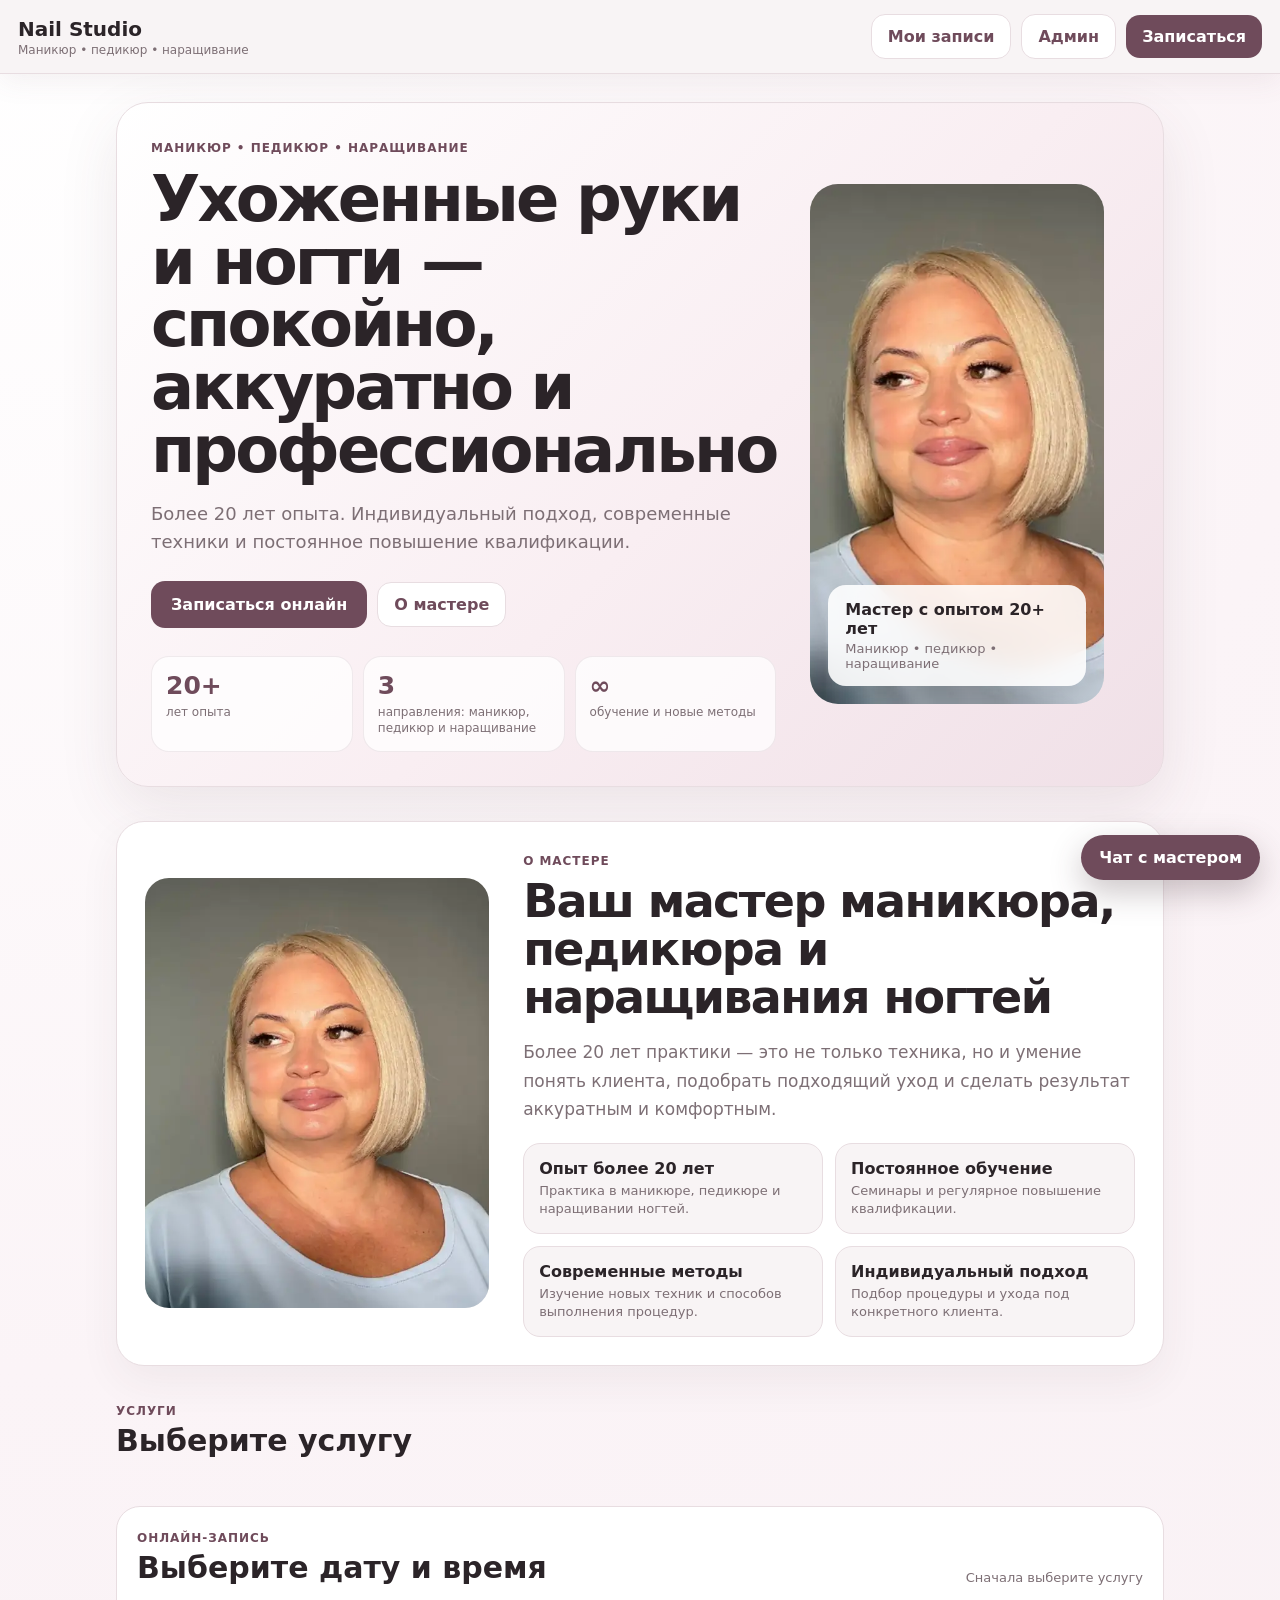
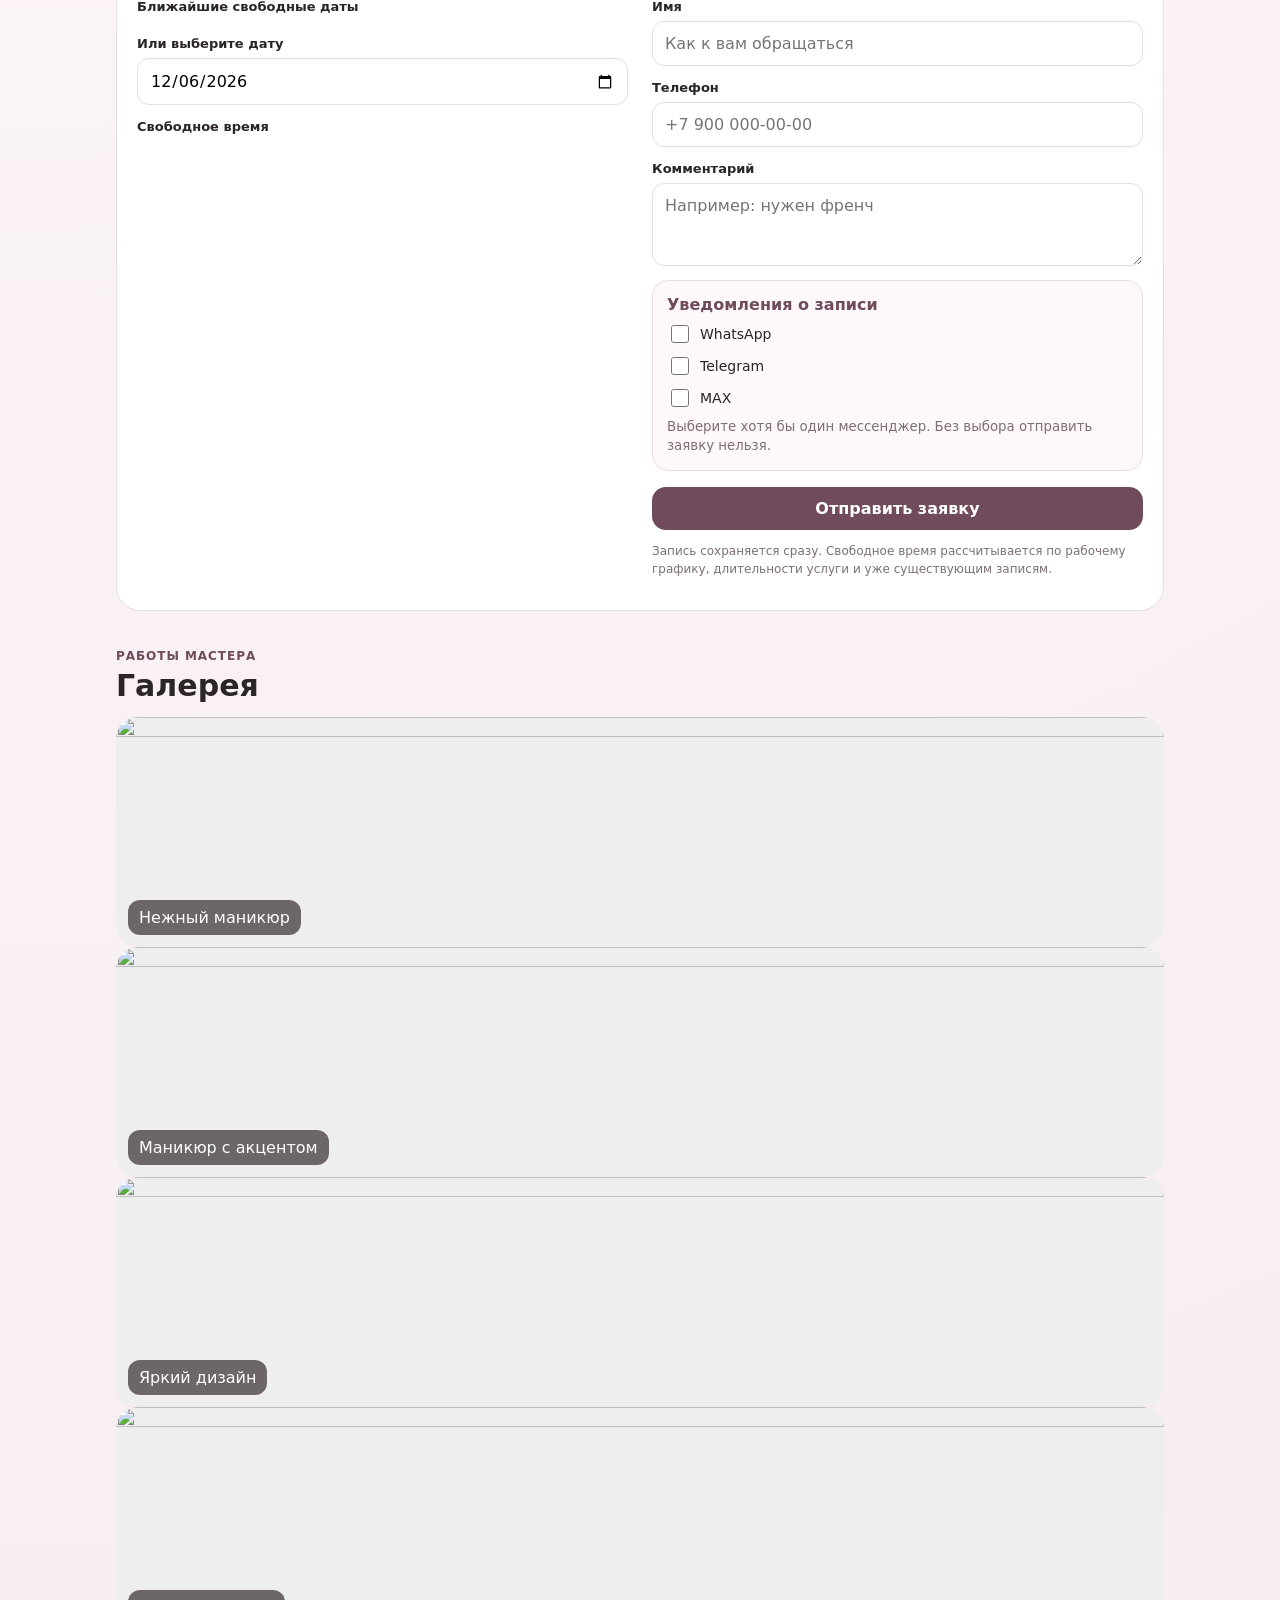
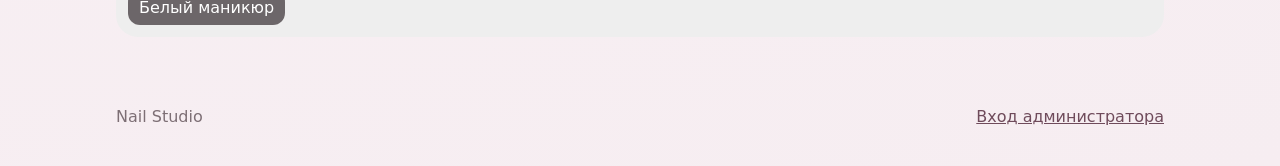
==== index.html @ 1fec0d42 "Fix master visibility and enable pre-booking chat" ====
<!doctype html>
<html lang="ru">
<head>
  <meta charset="utf-8">
  <meta name="viewport" content="width=device-width,initial-scale=1">
  <meta name="theme-color" content="#6f4b5b">
  <meta name="description" content="Онлайн-запись на маникюр и педикюр">
  <title>Nail Studio — онлайн-запись</title>
  <link rel="stylesheet" href="styles.css?v=30">
</head>
<body>
  <header class="topbar">
    <div>
      <div class="brand">Nail Studio</div>
      <div class="sub">Маникюр • педикюр • наращивание</div>
    </div>
    <div class="top-actions">
      <button class="ghost" id="myAppointmentsButton" type="button">Мои записи</button>
      <a class="ghost admin-link" href="admin.html">Админ</a>
      <button class="primary" id="scrollBooking">Записаться</button>
    </div>
  </header>

  <main>
    <section id="promo" class="hero-premium">
      <div class="hero-copy">
        <span class="eyebrow">Маникюр • педикюр • наращивание</span>
        <h1>Ухоженные руки и ногти — спокойно, аккуратно и профессионально</h1>
        <p data-master-info>Более 20 лет опыта. Индивидуальный подход, современные техники и постоянное повышение квалификации.</p>
        <div class="hero-actions">
          <button class="primary hero-cta" id="promoBook">Записаться онлайн</button>
          <a class="ghost" href="#aboutMaster">О мастере</a>
        </div>
        <div class="hero-points" data-master-info>
          <div><strong>20+</strong><span>лет опыта</span></div>
          <div><strong>3</strong><span>направления: маникюр, педикюр и наращивание</span></div>
          <div><strong>∞</strong><span>обучение и новые методы</span></div>
        </div>
      </div>
      <div class="hero-visual" data-master-info>
        <img src="assets/master-photo.svg" alt="Мастер маникюра, педикюра и наращивания ногтей">
        <div class="hero-badge"><strong>Мастер с опытом 20+ лет</strong><span>Маникюр • педикюр • наращивание</span></div>
      </div>
    </section>

    <section id="aboutMaster" class="section about-master">
      <div class="about-photo"><img src="assets/master-photo.svg" alt="Мастер маникюра, педикюра и наращивания ногтей"></div>
      <div class="about-copy">
        <span class="eyebrow">О мастере</span>
        <h2>Ваш мастер маникюра, педикюра и наращивания ногтей</h2>
        <p class="about-lead">Более 20 лет практики — это не только техника, но и умение понять клиента, подобрать подходящий уход и сделать результат аккуратным и комфортным.</p>
        <div class="about-features">
          <div><strong>Опыт более 20 лет</strong><span>Практика в маникюре, педикюре и наращивании ногтей.</span></div>
          <div><strong>Постоянное обучение</strong><span>Семинары и регулярное повышение квалификации.</span></div>
          <div><strong>Современные методы</strong><span>Изучение новых техник и способов выполнения процедур.</span></div>
          <div><strong>Индивидуальный подход</strong><span>Подбор процедуры и ухода под конкретного клиента.</span></div>
        </div>
      </div>
    </section>

    <section class="section">
      <div class="section-head">
        <div>
          <span class="eyebrow">Услуги</span>
          <h2>Выберите услугу</h2>
        </div>
      </div>
      <div id="services" class="service-grid"></div><div id="addonsBlock" class="addons-block hidden"><div class="section-head"><div><span class="eyebrow">Дополнения</span><h2>Что добавить к услуге</h2></div></div><div id="addons" class="addons-grid"></div></div>
    </section>

    <section id="booking" class="section booking">
      <div class="section-head">
        <div>
          <span class="eyebrow">Онлайн-запись</span>
          <h2>Выберите дату и время</h2>
        </div>
        <div id="bookingSummary" class="summary-mini">Сначала выберите услугу</div>
      </div>

      <div class="booking-grid">
        <div>
          <div class="label">Ближайшие свободные даты</div>
          <div id="dateChips" class="date-chips"></div>
          <label class="field">
            <span>Или выберите дату</span>
            <input id="bookingDate" type="date">
          </label>
          <div>
            <div class="label">Свободное время</div>
            <div id="slots" class="slots"></div>
          </div>
        </div>

        <form id="bookingForm" class="booking-form">
          <label class="field">
            <span>Имя</span>
            <input name="name" required placeholder="Как к вам обращаться">
          </label>
          <label class="field">
            <span>Телефон</span>
            <input name="phone" required inputmode="tel" placeholder="+7 900 000-00-00">
          </label>
          <label class="field">
            <span>Комментарий</span>
            <textarea name="comment" rows="3" placeholder="Например: нужен френч"></textarea>
          </label>
          <div class="notify-box">
            <strong>Уведомления о записи</strong>
            <label class="check-row"><input name="notify_whatsapp" type="checkbox"> WhatsApp</label>
            <label class="check-row"><input name="notify_telegram" type="checkbox"> Telegram</label>
            <label class="check-row"><input name="notify_max" type="checkbox"> MAX</label>
            <small>Выберите хотя бы один мессенджер. Без выбора отправить заявку нельзя.</small><div id="notifyError" class="auth-message error hidden">Выберите хотя бы один мессенджер для уведомлений.</div>
          </div>
          <button class="primary full" type="submit">Отправить заявку</button>
          <p class="note">Запись сохраняется сразу. Свободное время рассчитывается по рабочему графику, длительности услуги и уже существующим записям.</p>
        </form>
      </div>
    </section>

    <section class="section">
      <div class="section-head">
        <div>
          <span class="eyebrow">Работы мастера</span>
          <h2>Галерея</h2>
        </div>
      </div>
      <div id="gallery" class="gallery-categories">
        <figure class="gallery-photo"><img src="https://images.unsplash.com/photo-1597999709389-e29dc41e218a?auto=format&fit=crop&w=1200&q=82" alt=""><figcaption>Нежный маникюр</figcaption></figure>
        <figure class="gallery-photo"><img src="https://images.unsplash.com/photo-1651742932167-b73eea886242?auto=format&fit=crop&w=1200&q=82" alt=""><figcaption>Маникюр с акцентом</figcaption></figure>
        <figure class="gallery-photo"><img src="https://images.unsplash.com/photo-1753285311550-154917dab783?auto=format&fit=crop&w=1200&q=82" alt=""><figcaption>Яркий дизайн</figcaption></figure>
        <figure class="gallery-photo"><img src="https://images.unsplash.com/photo-1652990337162-fa84a588d843?auto=format&fit=crop&w=1200&q=82" alt=""><figcaption>Белый маникюр</figcaption></figure>
      </div>
    </section>
  </main>

  <footer>
    <span>Nail Studio</span>
    <a href="admin.html">Вход администратора</a>
  </footer>

  <button id="backToTop" class="back-to-top hidden" type="button" aria-label="Наверх">↑</button>
  <button id="clientChatButton" class="client-chat-fab" type="button">Чат с мастером</button>

  <div id="clientChatPanel" class="client-chat-panel hidden">
    <div class="client-chat-head">
      <div><strong>Чат с мастером</strong><small id="clientChatMeta"></small></div>
      <button id="clientChatClose" class="small" type="button">×</button>
    </div>
    <form id="guestChatStartForm" class="chat-start hidden">
      <p>Можно написать мастеру даже до записи.</p>
      <input id="guestChatName" placeholder="Ваше имя" maxlength="100" required>
      <input id="guestChatPhone" placeholder="+7 900 000-00-00" inputmode="tel" required>
      <button class="primary" type="submit">Начать чат</button>
      <div id="guestChatStartMessage" class="auth-message"></div>
    </form>
    <div id="clientChatMessages" class="chat-messages"></div>
    <form id="clientChatForm" class="chat-compose">
      <textarea id="clientChatInput" rows="2" maxlength="2000" placeholder="Напишите сообщение мастеру"></textarea>
      <button class="primary" type="submit">Отправить</button>
    </form>
  </div>

  <div id="myAppointmentsModal" class="modal hidden">
    <div class="modal-card my-appointments-modal">
      <button id="closeMyAppointments" class="close" type="button">×</button>
      <span class="eyebrow">Личный раздел</span>
      <h3>Мои записи</h3>
      <p class="muted-copy">Здесь сохраняются записи, созданные на этом устройстве, включая отменённые и перенесённые.</p>
      <div id="myAppointmentsList"></div>
    </div>
  </div>

  <div id="galleryLightbox" class="lightbox hidden">
    <button id="lightboxClose" class="lightbox-close" aria-label="Закрыть">×</button>
    <button id="lightboxPrev" class="lightbox-nav lightbox-prev" aria-label="Предыдущее фото">‹</button>
    <div class="lightbox-stage">
      <img id="lightboxImage" src="" alt="">
      <div id="lightboxCaption" class="lightbox-caption"></div>
      <div id="lightboxCounter" class="lightbox-counter"></div>
    </div>
    <button id="lightboxNext" class="lightbox-nav lightbox-next" aria-label="Следующее фото">›</button>
  </div>

  <div id="modal" class="modal hidden">
    <div class="modal-card">
      <button id="closeModal" class="close">×</button>
      <h3>Заявка отправлена</h3>
      <p id="modalText"></p>
      <button class="primary full" id="modalOk">Готово</button>
    </div>
  </div>

  <script src="app.js?v=30"></script>
</body>
</html>
---- styles.css ----
:root{--bg:#f8f4f5;--card:#fff;--ink:#2b2428;--muted:#7d6f75;--accent:#6f4b5b;--accent2:#eadde2;--line:#e8dde1;--danger:#a33f4e;--shadow:0 16px 42px rgba(73,49,59,.12)}
*{box-sizing:border-box}body{margin:0;font-family:Inter,system-ui,-apple-system,BlinkMacSystemFont,"Segoe UI",sans-serif;background:var(--bg);color:var(--ink)}
button,input,textarea{font:inherit}.topbar{position:sticky;top:0;z-index:20;display:flex;justify-content:space-between;align-items:center;padding:14px 18px;background:rgba(248,244,245,.92);backdrop-filter:blur(10px);border-bottom:1px solid var(--line)}
.brand{font-size:20px;font-weight:900}.sub{font-size:12px;color:var(--muted);margin-top:2px}.ghost,.primary{border:0;border-radius:14px;padding:12px 16px;font-weight:800;cursor:pointer}.ghost{background:#fff;color:var(--accent);border:1px solid var(--line);text-decoration:none}.primary{background:var(--accent);color:#fff}.full{width:100%}
main{max-width:1080px;margin:0 auto;padding:20px 16px 70px}.promo{display:grid;grid-template-columns:1.4fr .6fr;gap:18px;background:linear-gradient(135deg,#fff,#f1e6ea);border:1px solid var(--line);border-radius:28px;padding:28px}.promo h1{font-size:clamp(34px,7vw,62px);line-height:1;margin:10px 0 14px;max-width:780px}.promo p{color:var(--muted);max-width:690px}.pill,.eyebrow{display:inline-block;font-size:12px;font-weight:900;text-transform:uppercase;letter-spacing:.08em;color:var(--accent)}.promo-card{display:flex;flex-direction:column;justify-content:center;background:#fff;border:1px solid var(--line);border-radius:22px;padding:24px;box-shadow:var(--shadow)}.promo-card strong{font-size:52px}.promo-card span{font-size:20px;font-weight:800}.promo-card small{margin-top:12px;color:var(--muted);line-height:1.4}
.section{margin-top:34px}.section-head{display:flex;justify-content:space-between;align-items:end;gap:16px;margin-bottom:14px}.section h2{margin:4px 0 0;font-size:30px}.service-grid{display:grid;grid-template-columns:repeat(3,1fr);gap:14px}.service{background:#fff;border:1px solid var(--line);border-radius:20px;padding:18px;cursor:pointer;transition:.18s}.service:hover{transform:translateY(-2px);box-shadow:var(--shadow)}.service.active{outline:2px solid var(--accent)}.service h3{margin:0 0 8px}.service-meta{display:flex;justify-content:space-between;color:var(--muted);font-size:14px}.service-price{margin-top:18px;font-size:22px;font-weight:900;color:var(--accent)}
.booking{background:#fff;border:1px solid var(--line);border-radius:24px;padding:20px}.summary-mini{color:var(--muted);font-size:13px;text-align:right}.booking-grid{display:grid;grid-template-columns:1fr 1fr;gap:24px}.field{display:grid;gap:7px;margin-bottom:14px}.field span,.label{font-size:13px;font-weight:800}.field input,.field textarea{width:100%;padding:13px 14px;border:1px solid var(--line);border-radius:13px;background:#fff;outline:none}.slots{display:flex;flex-wrap:wrap;gap:9px;margin-top:8px}.slot{border:1px solid var(--line);background:#fff;border-radius:12px;padding:10px 13px;cursor:pointer}.slot.active{background:var(--accent);color:#fff;border-color:var(--accent)}.slot.busy{opacity:.35;text-decoration:line-through;cursor:not-allowed}.note{font-size:12px;color:var(--muted);line-height:1.5}.gallery{display:grid;grid-template-columns:repeat(4,1fr);gap:12px}.gallery-card{min-height:220px;border-radius:20px;display:flex;align-items:end;padding:16px;color:#fff;font-weight:900}.g1{background:linear-gradient(145deg,#ba899c,#6f4b5b)}.g2{background:linear-gradient(145deg,#dbc7cf,#8a6675)}.g3{background:linear-gradient(145deg,#8b6a78,#4f3b44)}.g4{background:linear-gradient(145deg,#c59caf,#7c5868)}
footer{max-width:1080px;margin:0 auto;padding:0 16px 40px;display:flex;justify-content:space-between;color:var(--muted)}footer a{color:var(--accent)}
.modal{position:fixed;inset:0;background:rgba(32,24,28,.45);display:flex;align-items:center;justify-content:center;padding:16px;z-index:50}.modal-card{position:relative;width:min(430px,100%);background:#fff;border-radius:22px;padding:22px;box-shadow:var(--shadow)}.close{position:absolute;right:12px;top:12px;border:0;background:#f3ecef;border-radius:10px;width:34px;height:34px;font-size:20px}.hidden{display:none!important}
.admin-shell{max-width:1180px;margin:0 auto;padding:20px 16px 60px}.admin-grid{display:grid;grid-template-columns:220px 1fr;gap:20px}.admin-nav{background:#fff;border:1px solid var(--line);border-radius:20px;padding:10px;height:max-content}.admin-nav button{width:100%;text-align:left;border:0;background:transparent;padding:11px 12px;border-radius:10px;cursor:pointer}.admin-nav button.active{background:var(--accent2);color:var(--accent);font-weight:800}.admin-content{background:#fff;border:1px solid var(--line);border-radius:20px;padding:20px}.admin-warning{background:#fff3cd;border:1px solid #f2d48b;border-radius:14px;padding:14px;line-height:1.5}.cards{display:grid;grid-template-columns:repeat(3,1fr);gap:12px}.stat{background:var(--bg);border-radius:16px;padding:16px}.stat strong{display:block;font-size:28px;margin-top:4px}.admin-table{width:100%;border-collapse:collapse;margin-top:14px}.admin-table th,.admin-table td{text-align:left;padding:11px;border-bottom:1px solid var(--line);font-size:14px}.admin-actions{display:flex;gap:8px;flex-wrap:wrap}.small{padding:8px 10px;border-radius:10px;border:1px solid var(--line);background:#fff;cursor:pointer}.danger{color:var(--danger)}.toggle-row{display:flex;justify-content:space-between;align-items:center;padding:12px 0;border-bottom:1px solid var(--line)}
@media(max-width:780px){.promo,.booking-grid,.admin-grid{grid-template-columns:1fr}.service-grid{grid-template-columns:1fr 1fr}.gallery{grid-template-columns:1fr 1fr}.admin-nav{display:flex;overflow:auto}.admin-nav button{white-space:nowrap;width:auto}.cards{grid-template-columns:1fr}}
@media(max-width:480px){.service-grid{grid-template-columns:1fr}.promo{padding:20px}.gallery-card{min-height:160px}.section-head{align-items:start;flex-direction:column}.summary-mini{text-align:left}}
.admin-top-actions{display:flex;gap:8px;align-items:center}
.auth-card{max-width:520px;margin:40px auto;background:#fff;border:1px solid var(--line);border-radius:22px;padding:24px;box-shadow:var(--shadow)}
.auth-card h1{margin:6px 0 10px;font-size:30px}.muted-copy{color:var(--muted);line-height:1.5}
.auth-actions{display:flex;gap:10px;flex-wrap:wrap;margin-top:8px}.auth-message{margin-top:14px;min-height:22px;font-size:14px;color:var(--muted)}
.auth-message.error{color:var(--danger)}.auth-message.success{color:#2f6b3a}

.section-head-admin{display:flex;justify-content:space-between;gap:16px;align-items:flex-start;margin-bottom:16px}
.section-head-admin h2{margin:0 0 6px}.section-head-admin p{margin:0;color:var(--muted)}
.editor-card{background:var(--bg);border:1px solid var(--line);border-radius:16px;padding:16px;margin:14px 0}
.editor-card h3{margin-top:0}.form-grid{display:grid;grid-template-columns:1fr 1fr;gap:12px}
.check-row{display:flex;align-items:center;gap:8px;font-size:14px}.check-row input{width:18px;height:18px}
.schedule-editor{display:grid;gap:10px}.schedule-edit-row{display:grid;grid-template-columns:minmax(170px,1fr) auto auto;gap:12px;align-items:center;padding:12px 0;border-bottom:1px solid var(--line)}
.time-pair{display:flex;align-items:center;gap:8px}.time-pair input{padding:9px 10px;border:1px solid var(--line);border-radius:10px;background:#fff}
@media(max-width:700px){.section-head-admin{flex-direction:column}.form-grid{grid-template-columns:1fr}.schedule-edit-row{grid-template-columns:1fr}.time-pair{justify-content:flex-start}}

.top-actions{display:flex;gap:10px;align-items:center}
.admin-link{display:inline-flex;align-items:center;justify-content:center}
@media(max-width:520px){.top-actions{gap:6px}.top-actions .ghost,.top-actions .primary{padding:10px 12px}}

body{background:radial-gradient(circle at top left,#fff 0,#fbf4f7 38%,#f6edf1 100%)}
.topbar{box-shadow:0 8px 28px rgba(111,75,91,.08)}
.promo{background-size:cover;background-position:center;overflow:hidden}
.service{padding:0;overflow:hidden}.service-img{width:100%;height:180px;object-fit:cover;display:block}.service-body{padding:18px}.service-desc{color:var(--muted);min-height:38px;font-size:14px}
.addons-block{margin-top:24px}.addons-grid{display:grid;grid-template-columns:repeat(2,1fr);gap:12px}.addon-card{display:flex;gap:12px;align-items:center;background:#fff;border:1px solid var(--line);border-radius:16px;padding:14px;cursor:pointer}.addon-card input{width:18px;height:18px}.addon-card small{display:block;color:var(--muted);margin-top:3px}
.gallery-photo{margin:0;position:relative;overflow:hidden;border-radius:22px;min-height:230px;background:#eee}.gallery-photo img{width:100%;height:100%;min-height:230px;object-fit:cover;display:block}.gallery-photo figcaption{position:absolute;left:12px;bottom:12px;background:rgba(30,20,25,.62);color:#fff;padding:8px 11px;border-radius:12px}
.field select,.field input,.field textarea{width:100%;padding:12px;border:1px solid var(--line);border-radius:12px;background:#fff}.wide{grid-column:1/-1}
.calendar-toolbar{display:flex;gap:10px;align-items:center;flex-wrap:wrap;margin:12px 0 18px}.calendar-toolbar input{padding:9px 10px;border:1px solid var(--line);border-radius:10px}.view-switch{display:flex;gap:6px}.view-switch .active{background:var(--accent2);color:var(--accent);font-weight:800}
.day-group{margin:18px 0}.appointment-row{display:grid;grid-template-columns:120px 1fr 150px auto;gap:12px;align-items:center;padding:12px;border:1px solid var(--line);border-radius:14px;margin-bottom:8px;background:#fff}.status{display:inline-block;padding:5px 9px;border-radius:999px;font-size:12px;font-weight:800}.status.booked{background:#f1e7ee;color:#6f4b5b}.status.completed{background:#e6f5e9;color:#2f6b3a}.status.cancelled{background:#fbe7ea;color:#a33f4e}.status.no_show{background:#fff2d9;color:#8b5b00}
.empty-state{padding:28px;text-align:center;color:var(--muted);background:var(--bg);border-radius:16px}.management-card{display:flex;justify-content:space-between;gap:18px;padding:14px 0;border-bottom:1px solid var(--line)}.management-card p{margin:5px 0;color:var(--muted)}
.admin-gallery{display:grid;grid-template-columns:repeat(2,1fr);gap:12px}.admin-photo{display:grid;grid-template-columns:110px 1fr auto;gap:12px;align-items:center;border:1px solid var(--line);border-radius:16px;padding:10px}.admin-photo img{width:110px;height:90px;object-fit:cover;border-radius:12px}
@media(max-width:780px){.addons-grid,.admin-gallery{grid-template-columns:1fr}.appointment-row{grid-template-columns:1fr 1fr}.service-img{height:150px}}

.section-gap{margin-top:30px}
.service-admin-title{display:flex;align-items:center;gap:10px}.service-admin-title img{width:48px;height:48px;object-fit:cover;border-radius:10px}
.addons-admin{display:grid;grid-template-columns:repeat(2,1fr);gap:8px;margin:12px 0 16px;padding:12px;background:#fff;border:1px solid var(--line);border-radius:14px}
.primary:disabled,.small:disabled{opacity:.55;cursor:not-allowed}
.editor-card .admin-actions{margin-top:14px}
.admin-content h2{letter-spacing:-.02em}.admin-content h3{color:var(--accent)}

.date-chips{display:flex;gap:8px;overflow:auto;padding:8px 0 14px}.date-chip{min-width:92px;border:1px solid var(--line);background:#fff;border-radius:14px;padding:10px 12px;cursor:pointer;text-align:left}.date-chip:hover{border-color:var(--accent);box-shadow:0 8px 20px rgba(111,75,91,.1)}.date-chip strong,.date-chip small{display:block}.date-chip small{color:var(--muted);margin-top:3px}

.notify-box{display:grid;gap:8px;margin:12px 0 16px;padding:14px;border:1px solid var(--line);border-radius:16px;background:#fff8fb}
.notify-box strong{color:var(--accent)}.notify-box small{color:var(--muted);line-height:1.4}
.success-action{color:#2f6b3a;border-color:#b9dfc1;background:#f3fbf5}
.status.pending{background:#fff2d9;color:#8b5b00}.status.confirmed{background:#e6f5e9;color:#2f6b3a}

.gallery-section{margin-top:28px}.gallery-section:first-child{margin-top:0}
.gallery-section-head{display:flex;justify-content:space-between;align-items:end;margin-bottom:12px}
.gallery-section-head h3{font-size:24px;margin:0}.gallery-section-head span{font-size:13px;color:var(--muted)}
.gallery-section .gallery{grid-template-columns:repeat(3,1fr)}
.gallery-section .gallery-photo{min-height:260px}.gallery-section .gallery-photo img{min-height:260px}
@media(max-width:780px){.gallery-section .gallery{grid-template-columns:1fr 1fr}}
@media(max-width:480px){.gallery-section .gallery{grid-template-columns:1fr}}

.gallery-categories{display:block;width:100%}
.gallery-section{width:100%;margin:34px 0 0}
.gallery-section:first-child{margin-top:0}
.gallery-section .gallery{display:grid;grid-template-columns:repeat(3,minmax(0,1fr));gap:16px;width:100%}
.gallery-section .gallery-photo{width:100%;aspect-ratio:4/5;min-height:0}
.gallery-section .gallery-photo img{width:100%;height:100%;min-height:0;object-fit:cover}
@media(max-width:780px){.gallery-section .gallery{grid-template-columns:repeat(2,minmax(0,1fr))}}
@media(max-width:480px){.gallery-section .gallery{grid-template-columns:1fr}}

.no-scroll{overflow:hidden}
.clickable-photo{cursor:zoom-in}
.lightbox{position:fixed;inset:0;z-index:1000;background:rgba(18,12,15,.94);display:flex;align-items:center;justify-content:center;padding:24px}
.lightbox-stage{position:relative;display:flex;flex-direction:column;align-items:center;justify-content:center;max-width:min(1100px,90vw);max-height:90vh}
.lightbox-stage img{max-width:100%;max-height:78vh;object-fit:contain;border-radius:18px;box-shadow:0 20px 70px rgba(0,0,0,.45)}
.lightbox-caption{margin-top:14px;color:#fff;font-size:16px;text-align:center}
.lightbox-counter{margin-top:6px;color:rgba(255,255,255,.65);font-size:13px}
.lightbox-close,.lightbox-nav{position:absolute;border:0;background:rgba(255,255,255,.12);color:#fff;cursor:pointer;backdrop-filter:blur(8px)}
.lightbox-close{right:22px;top:18px;width:44px;height:44px;border-radius:50%;font-size:30px;line-height:1}
.lightbox-nav{top:50%;transform:translateY(-50%);width:54px;height:74px;border-radius:18px;font-size:46px;line-height:1}
.lightbox-prev{left:22px}.lightbox-next{right:22px}
.lightbox-nav:hover,.lightbox-close:hover{background:rgba(255,255,255,.22)}
@media(max-width:640px){
  .lightbox{padding:12px}
  .lightbox-nav{width:42px;height:60px;font-size:38px}
  .lightbox-prev{left:8px}.lightbox-next{right:8px}
  .lightbox-close{right:10px;top:10px}
  .lightbox-stage img{max-height:72vh}
}

/* ===== Mobile admin layout ===== */
@media(max-width:780px){
  .admin-shell{padding:10px 8px 40px}
  .topbar{padding:10px 12px;gap:10px;align-items:flex-start}
  .topbar .brand{font-size:16px;line-height:1.15}
  .topbar .sub{font-size:11px}
  .admin-top-actions{gap:6px;flex-shrink:0}
  .admin-top-actions .ghost{padding:9px 10px;font-size:13px}

  .admin-grid{display:block}
  .admin-nav{
    position:sticky;top:62px;z-index:15;
    display:flex;gap:6px;overflow-x:auto;overflow-y:hidden;
    padding:8px;margin:0 0 10px;border-radius:14px;
    -webkit-overflow-scrolling:touch;scrollbar-width:none
  }
  .admin-nav::-webkit-scrollbar{display:none}
  .admin-nav button{
    flex:0 0 auto;width:auto;white-space:nowrap;
    padding:10px 12px;border-radius:10px;font-size:14px
  }

  .admin-content{padding:14px;border-radius:16px;overflow:hidden}
  .admin-content h2{font-size:24px;margin-top:0}
  .admin-content h3{font-size:18px}
  .section-head-admin{gap:10px}
  .section-head-admin .primary{width:100%}

  .cards{grid-template-columns:repeat(3,minmax(0,1fr));gap:7px}
  .stat{padding:10px;font-size:11px}
  .stat strong{font-size:20px}

  .admin-table{display:block;overflow-x:auto;white-space:nowrap;-webkit-overflow-scrolling:touch}
  .admin-table th,.admin-table td{padding:9px 8px;font-size:12px}

  .appointment-row{
    grid-template-columns:1fr;
    gap:8px;padding:12px
  }
  .appointment-row>div{min-width:0}
  .appointment-row .admin-actions{width:100%}
  .appointment-row .admin-actions .small{flex:1}

  .calendar-toolbar{display:grid;grid-template-columns:1fr;gap:8px}
  .calendar-toolbar input{width:100%}
  .view-switch{display:grid;grid-template-columns:repeat(3,1fr)}
  .view-switch .small{width:100%;padding:10px 6px}

  .form-grid{grid-template-columns:1fr!important;gap:0}
  .wide{grid-column:auto}
  .editor-card{padding:12px;border-radius:14px}
  .editor-card .admin-actions{display:grid;grid-template-columns:1fr}
  .editor-card .admin-actions .primary,
  .editor-card .admin-actions .small{width:100%}

  .schedule-edit-row{grid-template-columns:1fr;gap:8px;padding:14px 0}
  .time-pair{display:grid;grid-template-columns:1fr auto 1fr;width:100%}
  .time-pair input{width:100%;min-width:0}

  .management-card{display:grid;grid-template-columns:1fr;gap:8px}
  .management-card>div:last-child{display:flex;gap:6px;flex-wrap:wrap}

  .admin-gallery{grid-template-columns:1fr}
  .admin-photo{grid-template-columns:82px 1fr;gap:9px}
  .admin-photo img{width:82px;height:70px}
  .admin-photo .small{grid-column:1/-1;width:100%}

  .service-admin-title img{width:40px;height:40px}
  .addons-admin{grid-template-columns:1fr}
  .toggle-row{gap:12px;align-items:flex-start}
  .auth-card{margin:18px auto;padding:18px;border-radius:18px}
  .auth-card h1{font-size:24px}
  .auth-actions{display:grid;grid-template-columns:1fr}
  .auth-actions .primary,.auth-actions .ghost{width:100%}
}

@media(max-width:430px){
  .topbar .sub{display:none}
  .admin-top-actions .ghost{padding:8px 9px;font-size:12px}
  .admin-nav{top:53px}
  .cards{grid-template-columns:1fr}
  .stat{display:flex;justify-content:space-between;align-items:center}
  .stat strong{margin-top:0}
  .admin-content{padding:11px}
  .admin-table th,.admin-table td{font-size:11px}
}

/* ===== Mini messenger ===== */
.client-chat-fab{position:fixed;right:20px;bottom:20px;z-index:80;border:0;border-radius:999px;padding:13px 18px;background:var(--accent);color:#fff;font-weight:900;box-shadow:0 12px 32px rgba(73,49,59,.28);cursor:pointer}
.client-chat-panel{position:fixed;right:20px;bottom:78px;z-index:90;width:min(390px,calc(100vw - 24px));height:min(560px,72vh);display:grid;grid-template-rows:auto 1fr auto;background:#fff;border:1px solid var(--line);border-radius:22px;box-shadow:0 24px 70px rgba(50,30,40,.28);overflow:hidden}
.client-chat-head{display:flex;justify-content:space-between;align-items:center;padding:14px 16px;border-bottom:1px solid var(--line);background:#fff8fb}
.client-chat-head strong,.client-chat-head small{display:block}.client-chat-head small{margin-top:3px;color:var(--muted);font-size:11px}
.chat-messages,.admin-chat-messages{overflow-y:auto;padding:14px;display:flex;flex-direction:column;gap:9px;background:#fbf7f9}
.chat-bubble{max-width:82%;padding:10px 12px;border-radius:16px;line-height:1.35}
.chat-bubble small{display:block;margin-top:5px;font-size:10px;opacity:.65}
.chat-bubble.mine{align-self:flex-end;background:var(--accent);color:#fff;border-bottom-right-radius:5px}
.chat-bubble.theirs{align-self:flex-start;background:#fff;border:1px solid var(--line);border-bottom-left-radius:5px}
.chat-compose{display:grid;grid-template-columns:1fr auto;gap:8px;padding:10px;border-top:1px solid var(--line);background:#fff}
.chat-compose textarea{resize:none;width:100%;border:1px solid var(--line);border-radius:12px;padding:10px}
.chat-empty{padding:24px;color:var(--muted);text-align:center}
.chat-admin-layout{display:grid;grid-template-columns:320px 1fr;gap:14px;min-height:520px}
.chat-thread-list{border:1px solid var(--line);border-radius:16px;overflow:auto;background:#fff}
.chat-thread{width:100%;border:0;border-bottom:1px solid var(--line);background:#fff;padding:12px;text-align:left;display:flex;justify-content:space-between;gap:10px;cursor:pointer}
.chat-thread:hover{background:var(--bg)}.chat-thread strong,.chat-thread small{display:block}.chat-thread small{margin-top:4px;color:var(--muted);font-size:11px}
.chat-thread-side{text-align:right;max-width:120px}.chat-badge{display:inline-flex;min-width:22px;height:22px;padding:0 6px;border-radius:999px;background:var(--accent);color:#fff;align-items:center;justify-content:center;font-size:11px;font-weight:900}
.admin-chat-box{display:grid;grid-template-rows:1fr auto;border:1px solid var(--line);border-radius:16px;overflow:hidden;background:#fff}
@media(max-width:780px){
  .client-chat-fab{right:12px;bottom:12px}
  .client-chat-panel{right:8px;bottom:66px;width:calc(100vw - 16px);height:72vh;border-radius:18px}
  .chat-admin-layout{grid-template-columns:1fr;min-height:0}
  .chat-thread-list{max-height:260px}
  .admin-chat-box{min-height:420px}
  .chat-compose{grid-template-columns:1fr}
  .chat-compose .primary{width:100%}
}

/* ===== Premium hero + master block ===== */
.hero-premium{display:grid;grid-template-columns:1.08fr .92fr;gap:34px;align-items:center;margin-top:8px;padding:34px;border:1px solid var(--line);border-radius:32px;background:linear-gradient(135deg,#fff 0%,#f9eef2 55%,#f0e0e7 100%);overflow:hidden;box-shadow:0 22px 60px rgba(89,58,71,.10)}
.hero-copy h1{font-size:clamp(38px,5vw,66px);line-height:.98;letter-spacing:-.045em;margin:12px 0 18px;max-width:720px}
.hero-copy>p{font-size:18px;line-height:1.6;color:var(--muted);max-width:640px}
.hero-actions{display:flex;gap:10px;align-items:center;margin-top:24px}.hero-cta{padding:14px 20px;font-size:16px}
.hero-points{display:grid;grid-template-columns:repeat(3,1fr);gap:10px;margin-top:28px}
.hero-points>div{padding:14px;border-radius:18px;background:rgba(255,255,255,.74);border:1px solid rgba(111,75,91,.10)}
.hero-points strong{display:block;font-size:25px;color:var(--accent)}.hero-points span{display:block;margin-top:4px;font-size:12px;line-height:1.35;color:var(--muted)}
.hero-visual{position:relative;min-height:520px;border-radius:28px;overflow:hidden;background:#ddd}
.hero-visual img{width:100%;height:100%;min-height:520px;object-fit:cover;object-position:center 28%;display:block}
.hero-badge{position:absolute;left:18px;right:18px;bottom:18px;padding:15px 17px;border-radius:18px;background:rgba(255,255,255,.88);backdrop-filter:blur(12px);box-shadow:0 12px 30px rgba(0,0,0,.12)}
.hero-badge strong,.hero-badge span{display:block}.hero-badge span{margin-top:3px;color:var(--muted);font-size:13px}
.about-master{display:grid;grid-template-columns:.72fr 1.28fr;gap:34px;align-items:center;padding:28px;background:#fff;border:1px solid var(--line);border-radius:28px;box-shadow:0 16px 42px rgba(73,49,59,.06)}
.about-photo{height:430px;border-radius:24px;overflow:hidden;background:#eee}.about-photo img{width:100%;height:100%;object-fit:cover;object-position:center 28%;display:block}
.about-copy h2{font-size:clamp(30px,4vw,46px);line-height:1.05;margin:8px 0 14px;letter-spacing:-.035em}
.about-lead{font-size:17px;line-height:1.65;color:var(--muted);margin-bottom:20px}
.about-features{display:grid;grid-template-columns:1fr 1fr;gap:12px}
.about-features>div{padding:15px;border-radius:17px;background:var(--bg);border:1px solid var(--line)}
.about-features strong,.about-features span{display:block}.about-features span{margin-top:4px;color:var(--muted);font-size:13px;line-height:1.4}
@media(max-width:820px){
  .hero-premium{grid-template-columns:1fr;padding:22px;gap:20px}.hero-visual{min-height:440px;order:-1}.hero-visual img{min-height:440px}
  .hero-points{grid-template-columns:1fr}.about-master{grid-template-columns:1fr;padding:20px}.about-photo{height:380px}
}
@media(max-width:520px){
  .hero-premium{padding:14px;border-radius:22px}.hero-copy h1{font-size:38px}.hero-copy>p{font-size:15px}
  .hero-actions{display:grid;grid-template-columns:1fr}.hero-actions .primary,.hero-actions .ghost{text-align:center;width:100%}
  .hero-visual,.hero-visual img{min-height:360px}.about-features{grid-template-columns:1fr}.about-photo{height:330px}
}

/* ===== Smaller gallery previews ===== */
.gallery-section .gallery{grid-template-columns:repeat(4,minmax(0,1fr));gap:12px}
.gallery-section .gallery-photo{aspect-ratio:4/5;border-radius:16px}
@media(max-width:900px){.gallery-section .gallery{grid-template-columns:repeat(3,minmax(0,1fr))}}
@media(max-width:620px){.gallery-section .gallery{grid-template-columns:repeat(2,minmax(0,1fr))}}

/* ===== Quantity addons ===== */
.addon-qty-card{display:block}
.addon-main{display:flex;gap:12px;align-items:center}
.qty-picker{display:flex;justify-content:space-between;align-items:center;gap:12px;margin-top:10px;padding-top:10px;border-top:1px solid var(--line)}
.qty-picker span{font-size:12px;color:var(--muted)}
.qty-picker select{min-width:145px;padding:9px 10px;border:1px solid var(--line);border-radius:10px;background:#fff}

/* ===== Back to top ===== */
.back-to-top{position:fixed;left:20px;bottom:20px;z-index:75;width:46px;height:46px;border:0;border-radius:50%;background:#fff;color:var(--accent);font-size:24px;font-weight:900;box-shadow:0 10px 28px rgba(73,49,59,.22);cursor:pointer;border:1px solid var(--line)}
.back-to-top:hover{transform:translateY(-2px)}
@media(max-width:640px){.back-to-top{left:12px;bottom:12px;width:44px;height:44px}.qty-picker{align-items:stretch;flex-direction:column}.qty-picker select{width:100%}}

.gallery-section .gallery{grid-template-columns:repeat(4,minmax(0,1fr));gap:12px}
.gallery-section .gallery-photo{aspect-ratio:4/5;border-radius:16px}
@media(max-width:900px){.gallery-section .gallery{grid-template-columns:repeat(3,minmax(0,1fr))}}
@media(max-width:620px){.gallery-section .gallery{grid-template-columns:repeat(2,minmax(0,1fr))}}

.addon-qty-card{display:block}
.addon-main{display:flex;gap:12px;align-items:center}
.qty-picker{display:flex;justify-content:space-between;align-items:center;gap:12px;margin-top:10px;padding-top:10px;border-top:1px solid var(--line)}
.qty-picker span{font-size:12px;color:var(--muted)}
.qty-picker select{min-width:145px;padding:9px 10px;border:1px solid var(--line);border-radius:10px;background:#fff}

.back-to-top{position:fixed;left:20px;bottom:20px;z-index:75;width:46px;height:46px;border:1px solid var(--line);border-radius:50%;background:#fff;color:var(--accent);font-size:24px;font-weight:900;box-shadow:0 10px 28px rgba(73,49,59,.22);cursor:pointer}
.back-to-top:hover{transform:translateY(-2px)}
@media(max-width:640px){.back-to-top{left:12px;bottom:12px;width:44px;height:44px}.qty-picker{align-items:stretch;flex-direction:column}.qty-picker select{width:100%}}

/* ===== Compact +/- quantity selector ===== */
.addon-counter-card{display:flex;align-items:center;justify-content:space-between;gap:14px}
.addon-counter{display:flex;align-items:center;gap:8px;flex-shrink:0}
.addon-counter.disabled{opacity:.38;pointer-events:none}
.qty-btn{width:34px;height:34px;border:1px solid var(--line);border-radius:10px;background:#fff;color:var(--accent);font-size:22px;font-weight:900;line-height:1;cursor:pointer}
.qty-btn:disabled{opacity:.35;cursor:default}
.qty-value{min-width:24px;text-align:center;font-weight:900;font-size:16px}
.qty-price{min-width:72px;text-align:right;font-size:13px;font-weight:800;color:var(--accent)}
@media(max-width:560px){
  .addon-counter-card{align-items:flex-start}
  .addon-counter{gap:6px}
  .qty-price{min-width:62px;font-size:12px}
}

.site-setting-note{color:var(--muted);font-size:13px}

/* ===== My appointments ===== */
.my-appointments-modal{width:min(760px,100%);max-height:86vh;overflow:auto}
.appointments-group-title{margin:20px 0 10px;font-size:16px;color:var(--accent)}
.my-appointment-card{border:1px solid var(--line);border-radius:18px;padding:15px;margin-bottom:10px;background:#fff}
.my-appointment-top{display:flex;justify-content:space-between;gap:14px;align-items:flex-start}
.my-appointment-top strong,.my-appointment-top span{display:block}
.my-appointment-top>div>span{margin-top:4px;color:var(--muted);font-size:13px}
.my-appointment-card p{margin:8px 0;font-size:13px;color:var(--ink)}
.appointment-history{margin:12px 0;padding:11px;border-radius:12px;background:var(--bg);font-size:12px;color:var(--muted)}
.appointment-history strong{display:block;color:var(--accent);margin-bottom:5px}
.appointment-history div+div{margin-top:4px}
@media(max-width:620px){
  .top-actions{flex-wrap:wrap;justify-content:flex-end}
  .top-actions #myAppointmentsButton{order:3}
  .my-appointments-modal{max-height:90vh}
  .my-appointment-top{flex-direction:column}
}

/* ===== Admin clients ===== */
.client-search{margin-bottom:12px}
.client-search input{width:100%;padding:12px 14px;border:1px solid var(--line);border-radius:12px;background:#fff}
.clients-layout{display:grid;grid-template-columns:310px 1fr;gap:14px;min-height:560px}
.clients-list{border:1px solid var(--line);border-radius:16px;overflow:auto;background:#fff;max-height:680px}
.client-card{width:100%;border:0;border-bottom:1px solid var(--line);background:#fff;padding:13px;text-align:left;display:flex;justify-content:space-between;gap:12px;cursor:pointer}
.client-card:hover{background:var(--bg)}
.client-card strong,.client-card span{display:block}
.client-card>div:first-child span{margin-top:4px;color:var(--muted);font-size:12px}
.client-card-meta{text-align:right;font-size:11px;color:var(--muted)}
.client-card-meta b{display:block;margin-top:4px;color:var(--accent)}
.client-details{border:1px solid var(--line);border-radius:16px;padding:14px;background:#fff;overflow:auto;max-height:680px}
.client-profile-head h3{margin:0 0 4px;font-size:24px}.client-profile-head span{color:var(--muted)}
.client-stats{display:grid;grid-template-columns:repeat(4,1fr);gap:8px;margin:14px 0}
.client-stats>div{padding:10px;border-radius:12px;background:var(--bg);border:1px solid var(--line)}
.client-stats span,.client-stats strong{display:block}.client-stats span{font-size:11px;color:var(--muted)}.client-stats strong{margin-top:4px;font-size:16px}
.client-appointment-item{padding:14px 0;border-top:1px solid var(--line)}
.client-appointment-head{display:flex;justify-content:space-between;gap:12px;align-items:flex-start}
.client-appointment-head strong,.client-appointment-head span{display:block}
.client-appointment-head>div>span{margin-top:4px;color:var(--muted);font-size:12px}
.client-appointment-item p{margin:7px 0;font-size:13px}
.client-change{margin:7px 0;padding:8px 10px;border-radius:10px;background:#fff5f8;color:var(--accent);font-size:12px}
@media(max-width:900px){
  .clients-layout{grid-template-columns:1fr}
  .clients-list{max-height:280px}
  .client-details{max-height:none}
  .client-stats{grid-template-columns:repeat(2,1fr)}
}
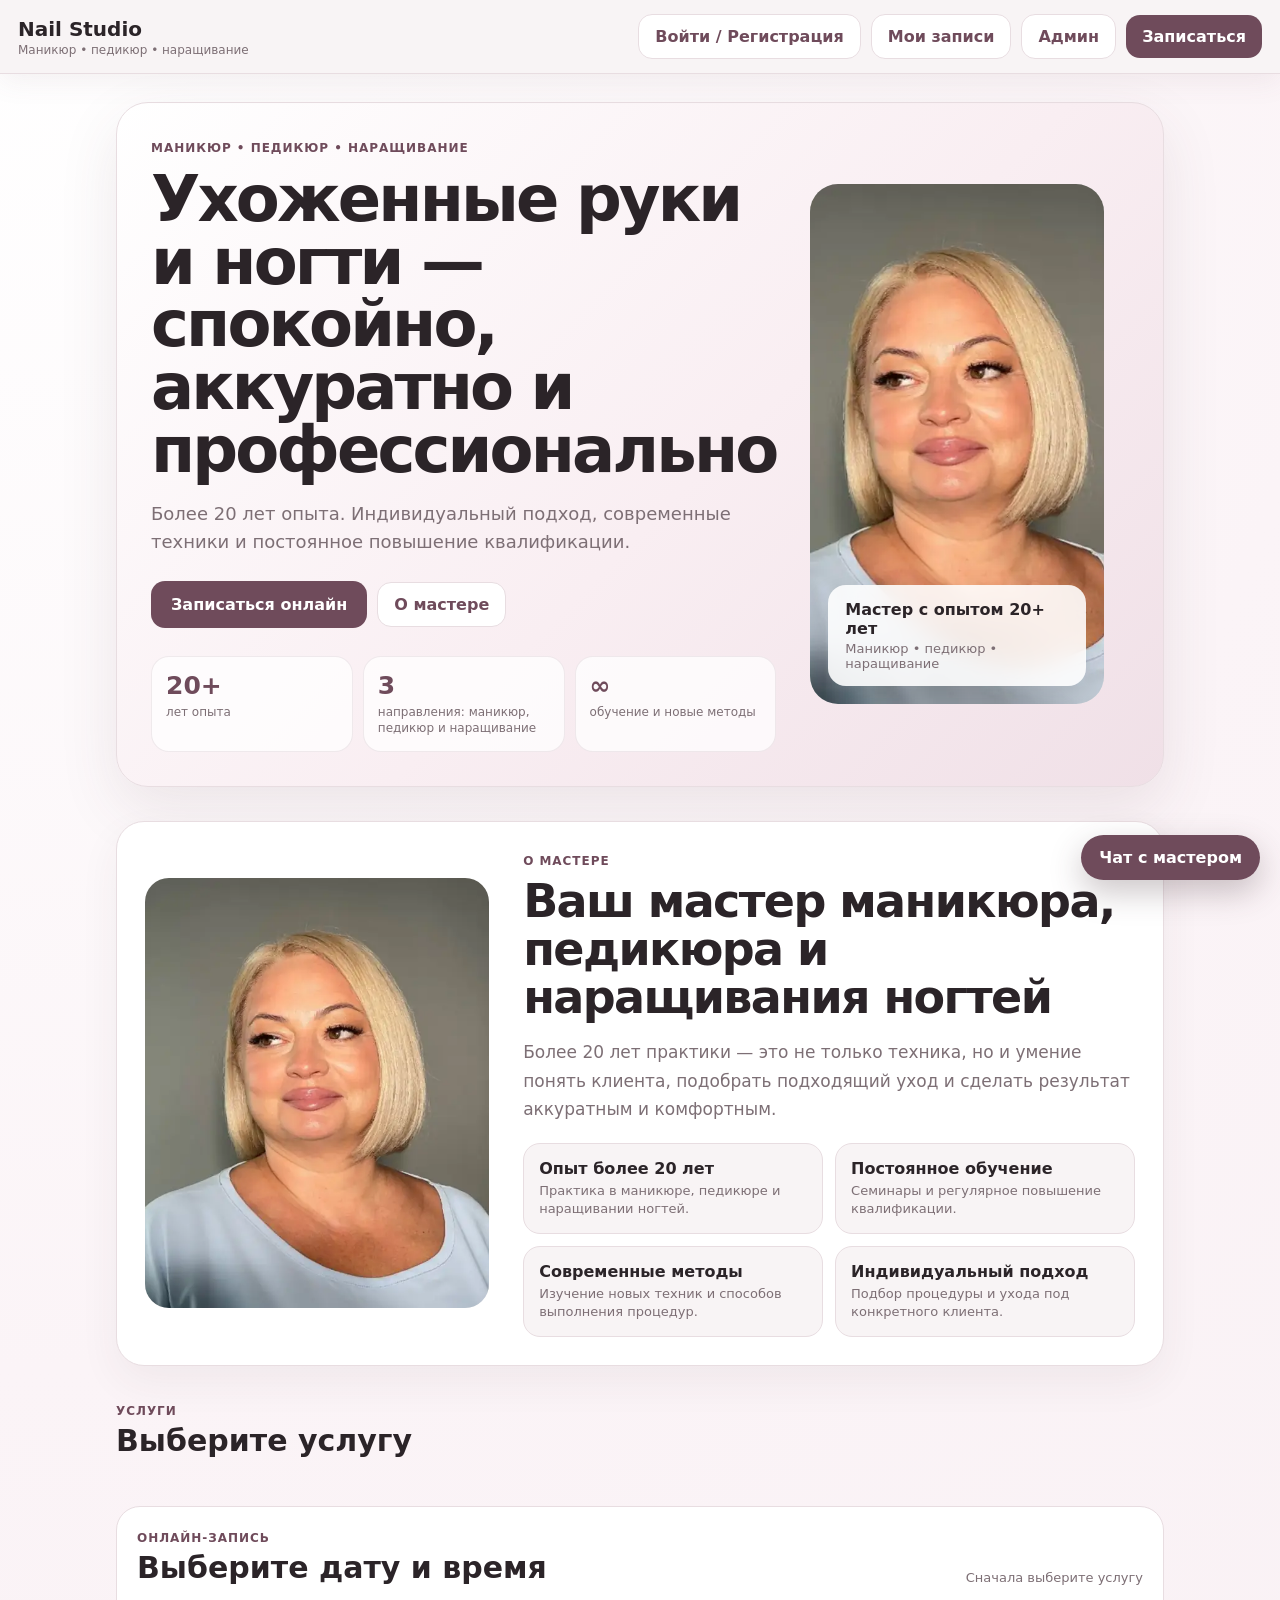
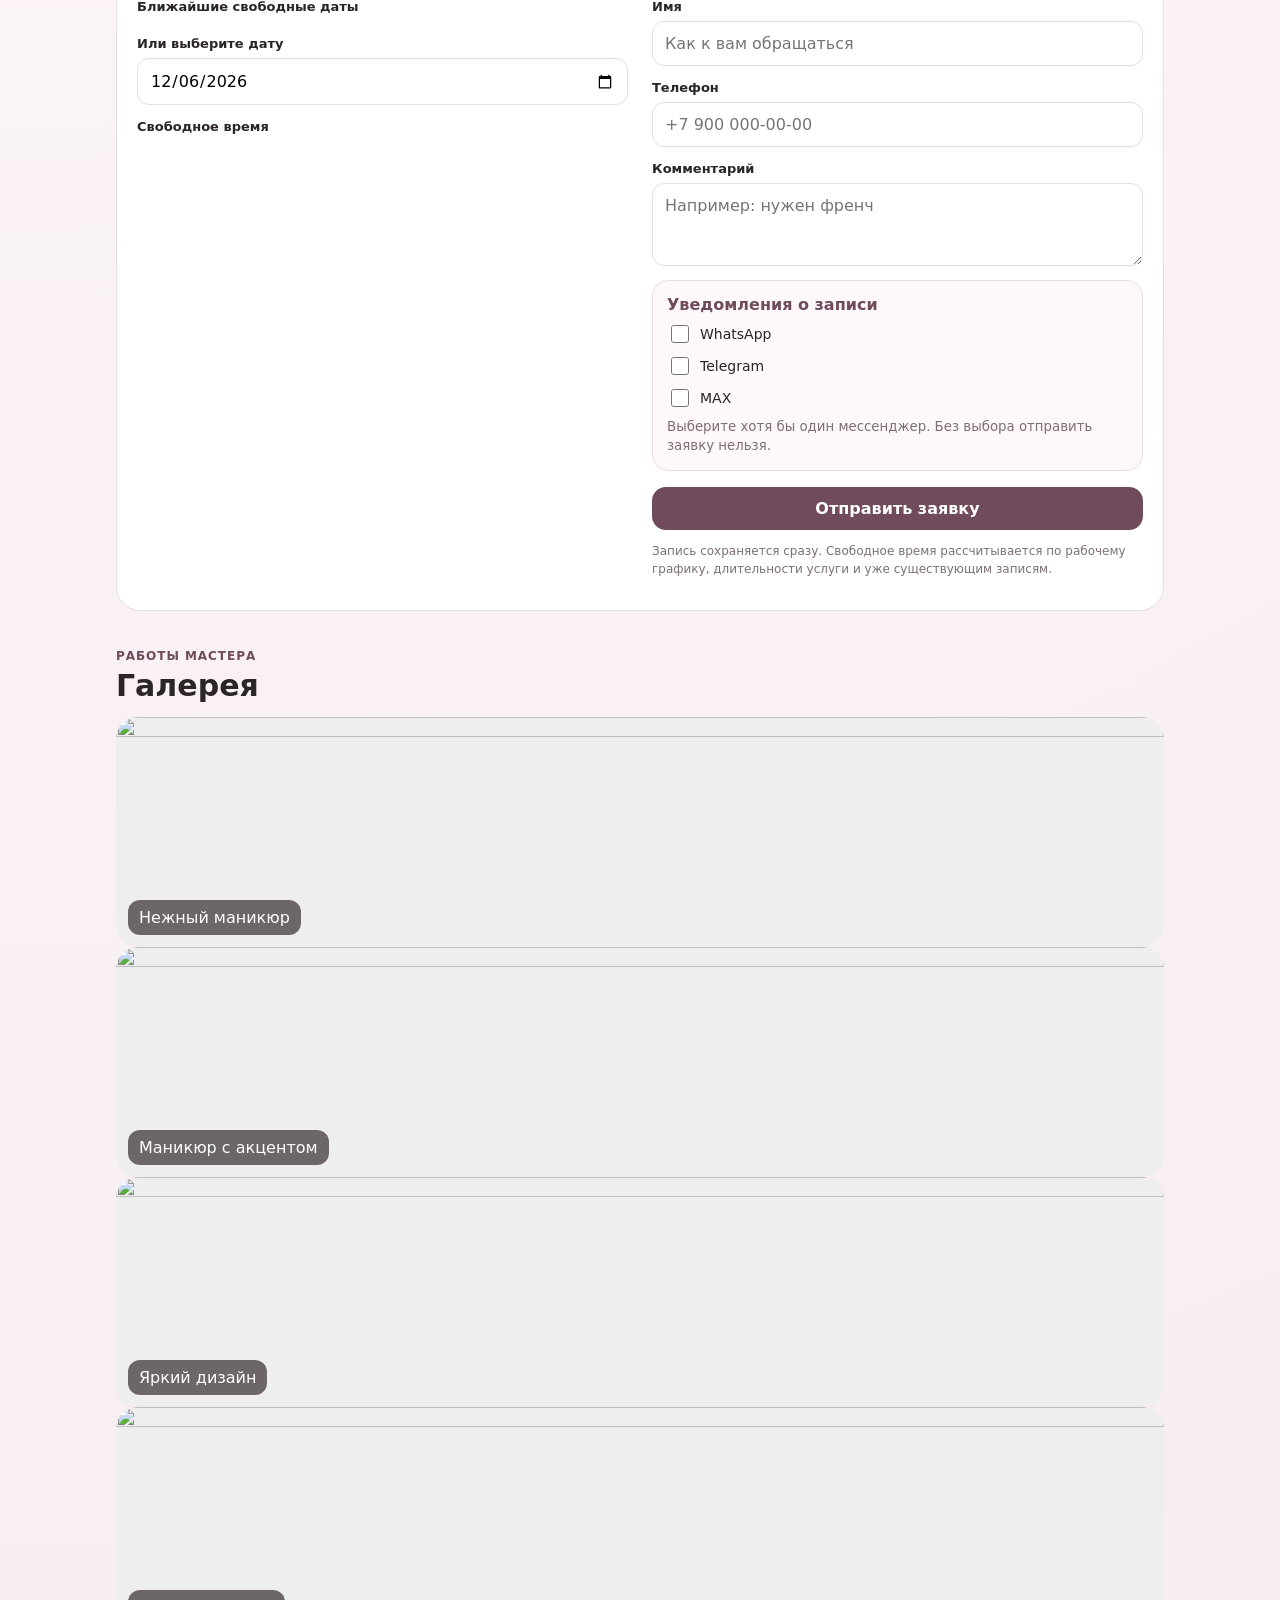
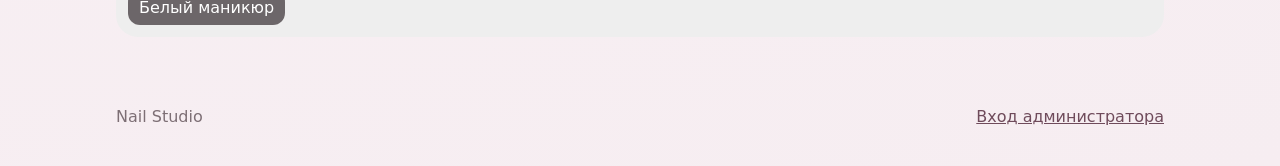
==== commit e1634f78: "Add client phone and password registration UI" ====
--- a/index.html
+++ b/index.html
@@ -2,11 +2,11 @@
 <html lang="ru">
 <head>
   <meta charset="utf-8">
-  <meta name="viewport" content="width=device-width,initial-scale=1">
+  <meta name="viewport" content="width=device-width,initial-scale=1,viewport-fit=cover">
   <meta name="theme-color" content="#6f4b5b">
   <meta name="description" content="Онлайн-запись на маникюр и педикюр">
   <title>Nail Studio — онлайн-запись</title>
-  <link rel="stylesheet" href="styles.css?v=30">
+  <link rel="stylesheet" href="styles.css?v=33">
 </head>
 <body>
   <header class="topbar">
@@ -15,6 +15,7 @@
       <div class="sub">Маникюр • педикюр • наращивание</div>
     </div>
     <div class="top-actions">
+      <button class="ghost" id="clientAccountButton" type="button">Войти / Регистрация</button>
       <button class="ghost" id="myAppointmentsButton" type="button">Мои записи</button>
       <a class="ghost admin-link" href="admin.html">Админ</a>
       <button class="primary" id="scrollBooking">Записаться</button>
@@ -160,12 +161,64 @@
     </form>
   </div>
 
+  <div id="clientAccountModal" class="modal hidden">
+    <div class="modal-card account-modal">
+      <button id="closeClientAccount" class="close" type="button">×</button>
+      <span class="eyebrow">Личный кабинет</span>
+      <h3 id="clientAccountTitle">Вход / Регистрация</h3>
+
+      <div id="clientAccountGuest">
+        <label class="field">
+          <span>Телефон</span>
+          <input id="clientAccountPhone" type="tel" inputmode="tel" autocomplete="tel" placeholder="+7 900 000-00-00">
+        </label>
+        <label class="field">
+          <span>Пароль</span>
+          <input id="clientAccountPassword" type="password" autocomplete="current-password" minlength="6" placeholder="Не менее 6 символов">
+        </label>
+        <div class="account-actions">
+          <button id="clientLoginButton" class="primary" type="button">Войти</button>
+          <button id="clientRegisterButton" class="ghost" type="button">Зарегистрироваться</button>
+        </div>
+        <p class="note">После регистрации все записи с этим номером телефона появятся в «Моих записях».</p>
+        <div id="clientAccountMessage" class="auth-message"></div>
+      </div>
+
+      <div id="clientAccountLogged" class="hidden">
+        <div class="account-profile">
+          <strong>Вы вошли в личный кабинет</strong>
+          <span id="clientAccountPhoneDisplay"></span>
+        </div>
+
+        <div class="editor-card">
+          <h4>Сменить пароль</h4>
+          <label class="field">
+            <span>Текущий пароль</span>
+            <input id="clientOldPassword" type="password" autocomplete="current-password">
+          </label>
+          <label class="field">
+            <span>Новый пароль</span>
+            <input id="clientNewPassword" type="password" autocomplete="new-password" minlength="6">
+          </label>
+          <label class="field">
+            <span>Повторите новый пароль</span>
+            <input id="clientNewPassword2" type="password" autocomplete="new-password" minlength="6">
+          </label>
+          <button id="clientChangePassword" class="primary full" type="button">Сменить пароль</button>
+          <div id="clientPasswordMessage" class="auth-message"></div>
+        </div>
+
+        <button id="clientLogoutButton" class="ghost full" type="button">Выйти из кабинета</button>
+      </div>
+    </div>
+  </div>
+
   <div id="myAppointmentsModal" class="modal hidden">
     <div class="modal-card my-appointments-modal">
       <button id="closeMyAppointments" class="close" type="button">×</button>
       <span class="eyebrow">Личный раздел</span>
       <h3>Мои записи</h3>
-      <p class="muted-copy">Здесь сохраняются записи, созданные на этом устройстве, включая отменённые и перенесённые.</p>
+      <p id="myAppointmentsIntro" class="muted-copy">Здесь отображаются ваши записи, включая отменённые и перенесённые.</p>
       <div id="myAppointmentsList"></div>
     </div>
   </div>
@@ -190,6 +243,6 @@
     </div>
   </div>
 
-  <script src="app.js?v=30"></script>
+  <script src="app.js?v=33"></script>
 </body>
 </html>
--- a/styles.css
+++ b/styles.css
@@ -333,3 +333,160 @@
   .client-details{max-height:none}
   .client-stats{grid-template-columns:repeat(2,1fr)}
 }
+
+/* ===== Master visibility + guest chat ===== */
+.hero-premium.master-info-hidden{grid-template-columns:1fr}
+.hero-premium.master-info-hidden .hero-copy{max-width:760px}
+.chat-start{padding:16px;display:grid;gap:10px;background:#fff}
+.chat-start p{margin:0 0 4px;color:var(--muted);font-size:13px}
+.chat-start input{width:100%;padding:11px 12px;border:1px solid var(--line);border-radius:12px;background:#fff}
+
+
+/* ===== Public mobile layout v32 ===== */
+html,body{max-width:100%;overflow-x:hidden}
+img{max-width:100%}
+button,a,input,textarea,select{max-width:100%}
+
+@media(max-width:700px){
+  body{padding-bottom:76px}
+  .topbar{
+    position:sticky;top:0;
+    display:grid;grid-template-columns:1fr;
+    gap:9px;padding:10px 12px;
+    align-items:stretch
+  }
+  .topbar>div:first-child{min-width:0}
+  .brand{font-size:18px}
+  .sub{font-size:11px;white-space:nowrap;overflow:hidden;text-overflow:ellipsis}
+  .top-actions{
+    display:grid!important;
+    grid-template-columns:1fr auto 1fr;
+    gap:7px;width:100%
+  }
+  .top-actions .ghost,.top-actions .primary{
+    width:100%;min-width:0;
+    padding:10px 8px;border-radius:11px;
+    font-size:12px;white-space:nowrap
+  }
+  .top-actions .admin-link{width:auto;padding-left:12px;padding-right:12px}
+  .top-actions #myAppointmentsButton{order:initial}
+
+  main{padding:12px 10px 34px}
+  .section{margin-top:24px}
+  .section h2{font-size:25px;line-height:1.08}
+  .section-head{gap:8px;margin-bottom:11px}
+  .eyebrow{font-size:10px;letter-spacing:.07em}
+
+  .hero-premium{
+    margin-top:2px;padding:12px;border-radius:20px;
+    gap:14px
+  }
+  .hero-visual{order:-1;min-height:0;height:300px;border-radius:17px}
+  .hero-visual img{min-height:0;height:100%;object-position:center 25%}
+  .hero-badge{left:10px;right:10px;bottom:10px;padding:11px 12px;border-radius:13px}
+  .hero-badge strong{font-size:13px}.hero-badge span{font-size:11px}
+  .hero-copy h1{font-size:34px!important;line-height:1.02;margin:9px 0 12px}
+  .hero-copy>p{font-size:14px;line-height:1.5}
+  .hero-actions{display:grid;grid-template-columns:1fr;gap:8px;margin-top:16px}
+  .hero-actions .primary,.hero-actions .ghost{width:100%;padding:13px 14px}
+  .hero-points{grid-template-columns:repeat(3,1fr);gap:6px;margin-top:15px}
+  .hero-points>div{padding:9px 7px;border-radius:12px}
+  .hero-points strong{font-size:20px}.hero-points span{font-size:10px}
+
+  .about-master{padding:12px;border-radius:19px;gap:15px}
+  .about-photo{height:300px;border-radius:16px}
+  .about-copy h2{font-size:29px}
+  .about-lead{font-size:14px;line-height:1.5}
+  .about-features{grid-template-columns:1fr;gap:7px}
+  .about-features>div{padding:11px;border-radius:13px}
+
+  .service-grid{grid-template-columns:1fr!important;gap:10px}
+  .service{display:grid;grid-template-columns:118px 1fr;min-height:132px;border-radius:16px}
+  .service-img{height:100%!important;min-height:132px}
+  .service-body{padding:12px}
+  .service h3{font-size:16px;margin-bottom:5px}
+  .service-desc{font-size:12px;min-height:0;margin:0 0 8px;line-height:1.35}
+  .service-meta{font-size:11px;gap:8px}
+  .service-price{font-size:18px;margin-top:10px}
+
+  .addons-grid{grid-template-columns:1fr!important;gap:8px}
+  .addon-card{padding:11px;border-radius:13px}
+  .addon-counter-card{align-items:center}
+  .addon-main{min-width:0;flex:1}
+  .addon-main span{min-width:0}
+  .addon-main strong{font-size:13px}
+  .addon-main small{font-size:11px}
+  .addon-counter{gap:5px}
+  .qty-btn{width:32px;height:32px;border-radius:9px}
+  .qty-price{min-width:58px;font-size:11px}
+
+  .booking{padding:12px;border-radius:19px}
+  .booking-grid{grid-template-columns:1fr!important;gap:17px}
+  .summary-mini{text-align:left;padding:8px 10px;background:var(--bg);border-radius:10px;width:100%}
+  .date-chips{
+    margin-left:-2px;margin-right:-2px;
+    padding-bottom:10px;
+    scroll-snap-type:x proximity
+  }
+  .date-chip{min-width:96px;scroll-snap-align:start}
+  .slots{gap:7px}
+  .slot{padding:10px 11px;min-width:64px;text-align:center}
+  .field{margin-bottom:11px}
+  .field input,.field textarea,.field select,
+  .chat-start input,.chat-compose textarea{font-size:16px}
+  .notify-box{padding:11px;border-radius:13px;margin:10px 0 13px}
+  .booking-form .primary{min-height:48px}
+
+  .gallery-section{margin-top:24px}
+  .gallery-section-head h3{font-size:20px}
+  .gallery-section .gallery{grid-template-columns:repeat(2,minmax(0,1fr))!important;gap:7px}
+  .gallery-section .gallery-photo{border-radius:12px}
+
+  footer{padding:0 12px 92px;gap:10px;flex-direction:column;font-size:12px}
+
+  .client-chat-fab{
+    right:10px;bottom:10px;
+    padding:12px 14px;font-size:13px;
+    max-width:calc(100vw - 78px)
+  }
+  .back-to-top{left:10px;bottom:10px;width:43px;height:43px}
+  .client-chat-panel{
+    left:8px;right:8px;bottom:64px;
+    width:auto;height:min(74vh,590px);
+    border-radius:17px
+  }
+  .client-chat-head{padding:11px 12px}
+  .chat-messages{padding:10px}
+  .chat-bubble{max-width:88%;font-size:13px}
+  .chat-compose{grid-template-columns:1fr;gap:6px;padding:8px}
+  .chat-compose .primary{width:100%;min-height:42px}
+  .chat-start{padding:12px}
+
+  .modal{padding:8px;align-items:flex-end}
+  .modal-card{
+    width:100%!important;max-height:92dvh;
+    overflow:auto;border-radius:20px 20px 12px 12px;
+    padding:18px 14px calc(16px + env(safe-area-inset-bottom))
+  }
+  .my-appointments-modal{max-height:92dvh}
+  .my-appointment-card{padding:12px;border-radius:14px}
+  .my-appointment-top{gap:8px}
+  .my-appointment-card .admin-actions{display:grid;grid-template-columns:1fr 1fr}
+  .my-appointment-card .admin-actions .small{width:100%}
+
+  .lightbox{padding:8px}
+  .lightbox-stage{max-width:100vw}
+  .lightbox-stage img{max-height:72vh;border-radius:12px}
+  .lightbox-nav{width:38px;height:54px;font-size:34px}
+}
+
+@media(max-width:390px){
+  .top-actions{grid-template-columns:1fr 1fr}
+  .top-actions .admin-link{display:none}
+  .hero-copy h1{font-size:30px!important}
+  .hero-visual{height:270px}
+  .hero-points{grid-template-columns:1fr}
+  .service{grid-template-columns:104px 1fr}
+  .service-img{min-height:126px}
+  .gallery-section .gallery{gap:6px}
+}
